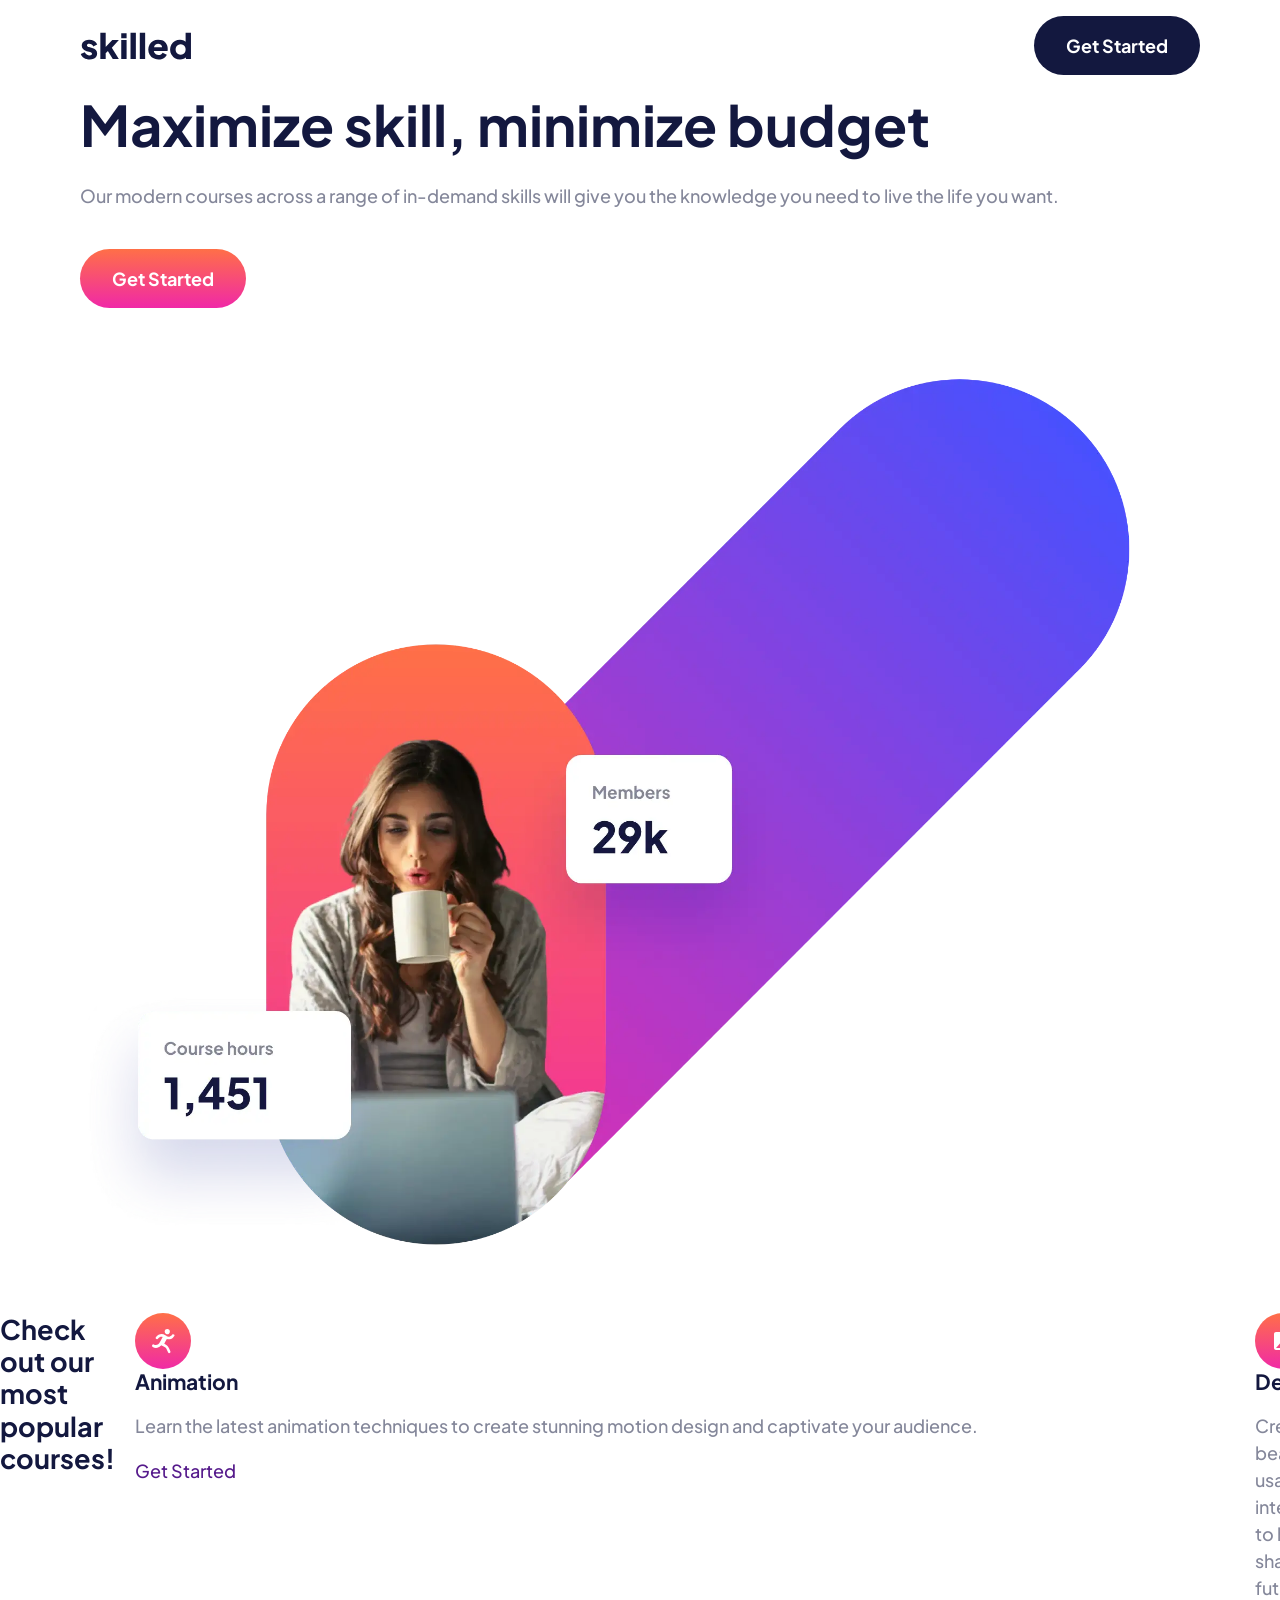
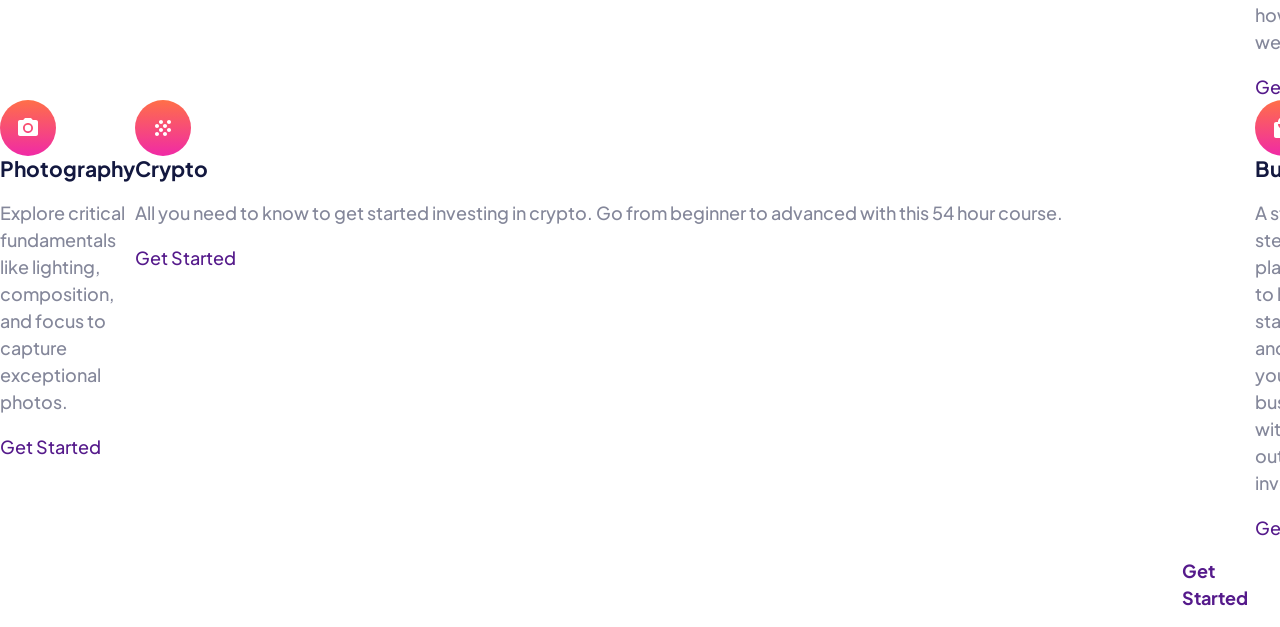
==== index.html @ b79ded20 "Initial commit" ====
<!DOCTYPE html>
<html lang="en">
  <head>
    <meta charset="UTF-8" />
    <meta name="viewport" content="width=device-width, initial-scale=1.0" />

    <link rel="icon" type="image/png" sizes="32x32" href="./assets/favicon-32x32.png" />

    <link rel="stylesheet" href="/css/style.css" />

    <title>Frontend Mentor | Skilled e-learning landing page</title>
  </head>
  <body>
    <header class="header wrapper">
      <div class="content">
        <a class="logo" href="/">
        <img src="/assets/logo-dark.svg" alt="Skilled Homepage" width="112" height="29" />
      </a>
      <a href="" class="button dark">Get Started</a>
      </div>      
    </header>

    <main>
      <section class="hero wrapper">
        <div class="content">
          <div class="text">
          <h1>Maximize skill, minimize budget</h1>
          <p>Our modern courses across a range of in-demand skills will give you the knowledge you need to live the life you want.</p>
          <a href="" class="button pink">Get Started</a>
        </div>

        <picture>
          <source media="(min-width: 60em)" srcset="/assets/image-hero-desktop@2x.webp" width="2092" height="1876" />

          <source media="(min-width: 40em)" srcset="/assets/image-hero-tablet@2x.webp" width="1390" height="1446" />

          <img src="/assets/image-hero-mobile@2x.webp" alt="woman with coffee mug in front of computer, labels reading Members 29k, Course hours 1451" width="870" height="818" />
        </picture>
        </div>
        
      </section>

      <section class="courses wrapper">
        <div class="block title">
          <h2>Check out our most popular courses!</h2>
        </div>
        <div class="block course">
          <img src="/assets/icon-animation.svg" alt="" width="56" height="56" />
          <h3>Animation</h3>
          <p>Learn the latest animation techniques to create stunning motion design and captivate your audience.</p>
          <a href="">Get Started</a>
        </div>
        <div class="block course">
          <img src="/assets/icon-design.svg" alt="" width="56" height="56" />
          <h3>Design</h3>
          <p>Create beautiful, usable interfaces to help shape the future of how the web looks.</p>
          <a href="">Get Started</a>
        </div>
        <div class="block course">
          <img src="/assets/icon-photography.svg" alt="" width="56" height="56" />
          <h3>Photography</h3>
          <p>Explore critical fundamentals like lighting, composition, and focus to capture exceptional photos.</p>
          <a href="">Get Started</a>
        </div>
        <div class="block course">
          <img src="/assets/icon-crypto.svg" alt="" width="56" height="56" />
          <h3>Crypto</h3>
          <p>All you need to know to get started investing in crypto. Go from beginner to advanced with this 54 hour course.</p>
          <a href="">Get Started</a>
        </div>
        <div class="block course">
          <img src="/assets/icon-business.svg" alt="" width="56" height="56" />
          <h3>Business</h3>
          <p>A step-by-step playbook to help you start, scale, and sustain your business without outside investment.</p>
          <a href="">Get Started</a>
        </div>
      </section>
    </main>

    <footer class="footer wrapper">
      <a href="/"></a>
        <img src="/assets/logo-light.svg" alt="Skilled Homepage" width="112" height="29" />
      </a>
      <a href="" class="button purple">Get Started</a>
    </footer>
  </body>
</html>
---- css/style.css ----
@import url('globals.css');
@import url('header.css');
@import url('button.css');
@import url('hero.css');
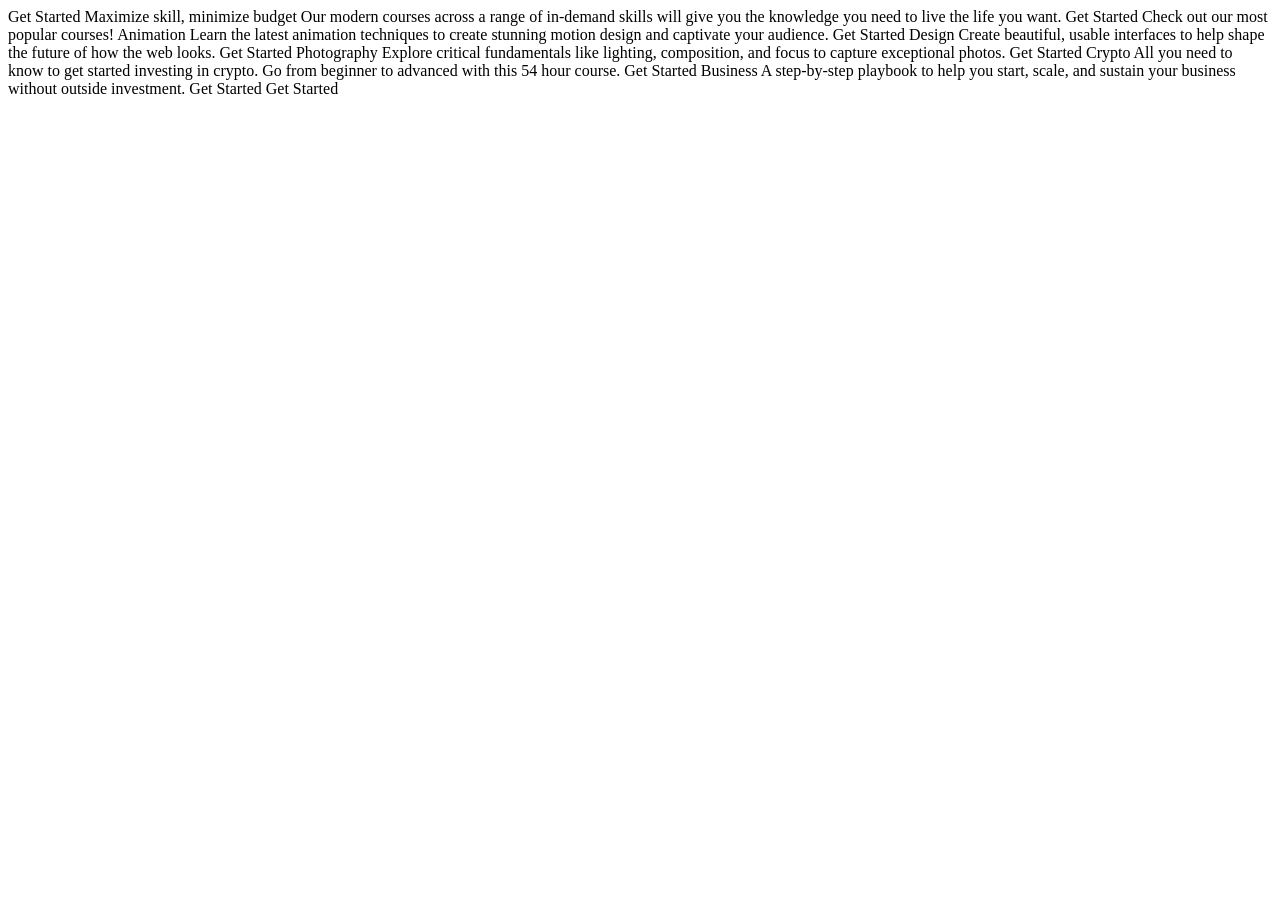
==== commit f86ffb17: "Starting point" ====
--- a/index.html
+++ b/index.html
@@ -1,87 +1,52 @@
 <!DOCTYPE html>
 <html lang="en">
-  <head>
-    <meta charset="UTF-8" />
-    <meta name="viewport" content="width=device-width, initial-scale=1.0" />
+<head>
+  <meta charset="UTF-8">
+  <meta name="viewport" content="width=device-width, initial-scale=1.0">
 
-    <link rel="icon" type="image/png" sizes="32x32" href="./assets/favicon-32x32.png" />
+  <link rel="icon" type="image/png" sizes="32x32" href="./assets/favicon-32x32.png">
+  
+  <title>Frontend Mentor | Skilled e-learning landing page</title>
+</head>
+<body>
 
-    <link rel="stylesheet" href="/css/style.css" />
+  Get Started
 
-    <title>Frontend Mentor | Skilled e-learning landing page</title>
-  </head>
-  <body>
-    <header class="header wrapper">
-      <div class="content">
-        <a class="logo" href="/">
-        <img src="/assets/logo-dark.svg" alt="Skilled Homepage" width="112" height="29" />
-      </a>
-      <a href="" class="button dark">Get Started</a>
-      </div>      
-    </header>
+  Maximize skill, minimize budget
 
-    <main>
-      <section class="hero wrapper">
-        <div class="content">
-          <div class="text">
-          <h1>Maximize skill, minimize budget</h1>
-          <p>Our modern courses across a range of in-demand skills will give you the knowledge you need to live the life you want.</p>
-          <a href="" class="button pink">Get Started</a>
-        </div>
+  Our modern courses across a range of in-demand skills will give you the 
+  knowledge you need to live the life you want.
 
-        <picture>
-          <source media="(min-width: 60em)" srcset="/assets/image-hero-desktop@2x.webp" width="2092" height="1876" />
+  Get Started
 
-          <source media="(min-width: 40em)" srcset="/assets/image-hero-tablet@2x.webp" width="1390" height="1446" />
+  Check out our most popular courses!
 
-          <img src="/assets/image-hero-mobile@2x.webp" alt="woman with coffee mug in front of computer, labels reading Members 29k, Course hours 1451" width="870" height="818" />
-        </picture>
-        </div>
-        
-      </section>
+  Animation
+  Learn the latest animation techniques to create stunning motion 
+  design and captivate your audience.
+  Get Started
 
-      <section class="courses wrapper">
-        <div class="block title">
-          <h2>Check out our most popular courses!</h2>
-        </div>
-        <div class="block course">
-          <img src="/assets/icon-animation.svg" alt="" width="56" height="56" />
-          <h3>Animation</h3>
-          <p>Learn the latest animation techniques to create stunning motion design and captivate your audience.</p>
-          <a href="">Get Started</a>
-        </div>
-        <div class="block course">
-          <img src="/assets/icon-design.svg" alt="" width="56" height="56" />
-          <h3>Design</h3>
-          <p>Create beautiful, usable interfaces to help shape the future of how the web looks.</p>
-          <a href="">Get Started</a>
-        </div>
-        <div class="block course">
-          <img src="/assets/icon-photography.svg" alt="" width="56" height="56" />
-          <h3>Photography</h3>
-          <p>Explore critical fundamentals like lighting, composition, and focus to capture exceptional photos.</p>
-          <a href="">Get Started</a>
-        </div>
-        <div class="block course">
-          <img src="/assets/icon-crypto.svg" alt="" width="56" height="56" />
-          <h3>Crypto</h3>
-          <p>All you need to know to get started investing in crypto. Go from beginner to advanced with this 54 hour course.</p>
-          <a href="">Get Started</a>
-        </div>
-        <div class="block course">
-          <img src="/assets/icon-business.svg" alt="" width="56" height="56" />
-          <h3>Business</h3>
-          <p>A step-by-step playbook to help you start, scale, and sustain your business without outside investment.</p>
-          <a href="">Get Started</a>
-        </div>
-      </section>
-    </main>
+  Design
+  Create beautiful, usable interfaces to help shape the future of 
+  how the web looks.
+  Get Started
 
-    <footer class="footer wrapper">
-      <a href="/"></a>
-        <img src="/assets/logo-light.svg" alt="Skilled Homepage" width="112" height="29" />
-      </a>
-      <a href="" class="button purple">Get Started</a>
-    </footer>
-  </body>
-</html>
+  Photography
+  Explore critical fundamentals like lighting, composition, and focus 
+  to capture exceptional photos.
+  Get Started
+
+  Crypto
+  All you need to know to get started investing in crypto. Go from beginner 
+  to advanced with this 54 hour course.
+  Get Started
+
+  Business
+  A step-by-step playbook to help you start, scale, and sustain your business 
+  without outside investment.
+  Get Started
+
+  Get Started
+
+</body>
+</html>
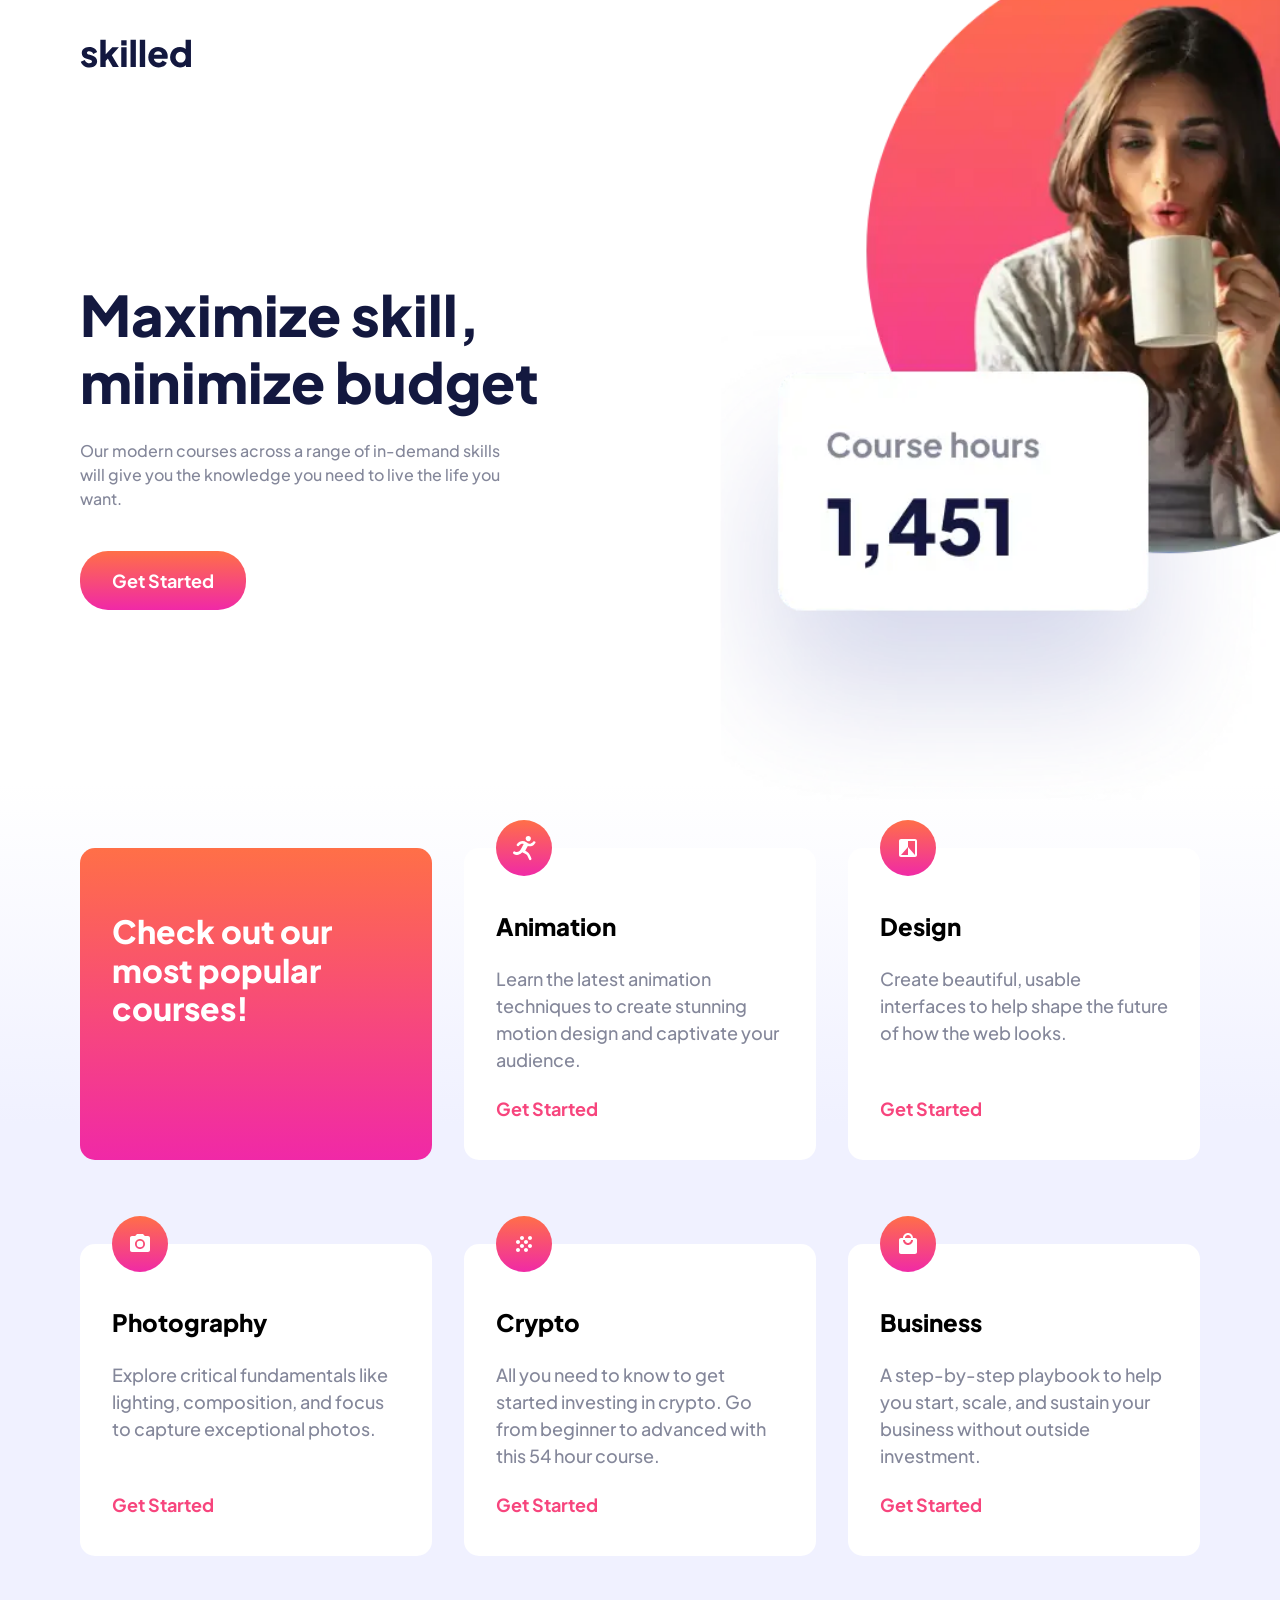
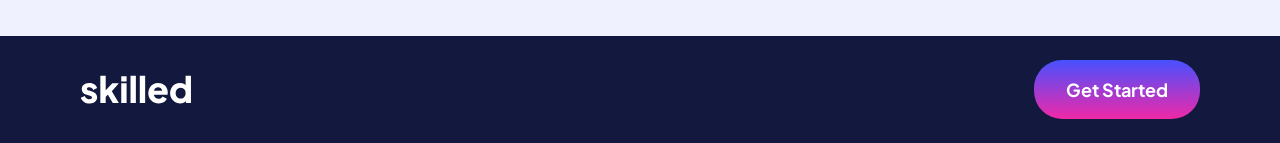
==== commit 34b1fedd: "Finished" ====
--- a/index.html
+++ b/index.html
@@ -1,52 +1,82 @@
 <!DOCTYPE html>
 <html lang="en">
-<head>
-  <meta charset="UTF-8">
-  <meta name="viewport" content="width=device-width, initial-scale=1.0">
+  <head>
+    <meta charset="UTF-8" />
+    <meta name="viewport" content="width=device-width, initial-scale=1.0" />
 
-  <link rel="icon" type="image/png" sizes="32x32" href="./assets/favicon-32x32.png">
-  
-  <title>Frontend Mentor | Skilled e-learning landing page</title>
-</head>
-<body>
+    <link rel="icon" type="image/png" sizes="32x32" href="./assets/favicon-32x32.png" />
+    <link rel="stylesheet" href="/css/style.css" />
+    <title>Frontend Mentor | Skilled e-learning landing page</title>
+  </head>
+  <body>
+    <header class="header wrapper">
+      <a href="/">
+        <img class="logo" src="/assets/logo-dark.svg" alt="Skilled Home" width="111" height="28" />
+      </a>
+      <a href="" class="button dark"> Get Started</a>
+    </header>
 
-  Get Started
+    <main>
+      <section class="hero wrapper">
+        <div class="hero__text">
+          <h1>Maximize skill, minimize budget</h1>
+          <p>Our modern courses across a range of in-demand skills will give you the knowledge you need to live the life you want.</p>
+          <a href="" class="button pink">Get Started</a>
+        </div>
 
-  Maximize skill, minimize budget
+        <picture>
+          <source media="(min-width: 75em)" srcset="/assets/image-hero-desktop@2x.webp" width="2092" height="1876" />
+          <source media="(min-width: 50.625em)" srcset="/assets/image-hero-tablet@2x.webp" width="695" height="723" />
+          <img src="/assets/image-hero-mobile@2x.webp" width="870" height="818" alt="woman with coffee mug and laptop, with labels reading Members 29k, Course hours 1451" />
+        </picture>
+      </section>
 
-  Our modern courses across a range of in-demand skills will give you the 
-  knowledge you need to live the life you want.
+      <section class="courses">
+        <div class="wrapper">
+          <div class="block title">
+            <h2>Check out our most popular courses!</h2>
+          </div>
+          <div class="block course">
+            <img src="/assets/icon-animation.svg" alt="" width="56" height="56" />
+            <h3>Animation</h3>
+            <p>Learn the latest animation techniques to create stunning motion design and captivate your audience.</p>
+            <a href="">Get Started</a>
+          </div>
+          <div class="block course">
+            <img src="/assets/icon-design.svg" alt="" width="56" height="56" />
+            <h3>Design</h3>
+            <p>Create beautiful, usable interfaces to help shape the future of how the web looks.</p>
+            <a href="">Get Started</a>
+          </div>
+          <div class="block course">
+            <img src="/assets/icon-photography.svg" alt="" width="56" height="56" />
+            <h3>Photography</h3>
+            <p>Explore critical fundamentals like lighting, composition, and focus to capture exceptional photos.</p>
+            <a href="">Get Started</a>
+          </div>
+          <div class="block course">
+            <img src="/assets/icon-crypto.svg" alt="" width="56" height="56" />
+            <h3>Crypto</h3>
+            <p>All you need to know to get started investing in crypto. Go from beginner to advanced with this 54 hour course.</p>
+            <a href="">Get Started</a>
+          </div>
+          <div class="block course">
+            <img src="/assets/icon-business.svg" alt="" width="56" height="56" />
+            <h3>Business</h3>
+            <p>A step-by-step playbook to help you start, scale, and sustain your business without outside investment.</p>
+            <a href="">Get Started</a>
+          </div>
+        </div>
+      </section>
+    </main>
 
-  Get Started
-
-  Check out our most popular courses!
-
-  Animation
-  Learn the latest animation techniques to create stunning motion 
-  design and captivate your audience.
-  Get Started
-
-  Design
-  Create beautiful, usable interfaces to help shape the future of 
-  how the web looks.
-  Get Started
-
-  Photography
-  Explore critical fundamentals like lighting, composition, and focus 
-  to capture exceptional photos.
-  Get Started
-
-  Crypto
-  All you need to know to get started investing in crypto. Go from beginner 
-  to advanced with this 54 hour course.
-  Get Started
-
-  Business
-  A step-by-step playbook to help you start, scale, and sustain your business 
-  without outside investment.
-  Get Started
-
-  Get Started
-
-</body>
-</html>+    <footer class="footer">
+      <div class="wrapper">
+        <a href="/">
+          <img class="logo" src="/assets/logo-light.svg" alt="Skilled Home" width="111" height="28" />
+        </a>
+        <a href="" class="button purple"> Get Started</a>
+      </div>
+    </footer>
+  </body>
+</html>
--- a/css/style.css
+++ b/css/style.css
@@ -0,0 +1,8 @@
+@import url('/css/global/boilerplate.css');
+@import url('/css/global/fonts.css');
+@import url('/css/global/button.css');
+@import url('/css/global/layout.css');
+@import url('/css/components/header.css');
+@import url('/css/components/hero.css');
+@import url('/css/components/courses.css');
+@import url('/css/components/footer.css');
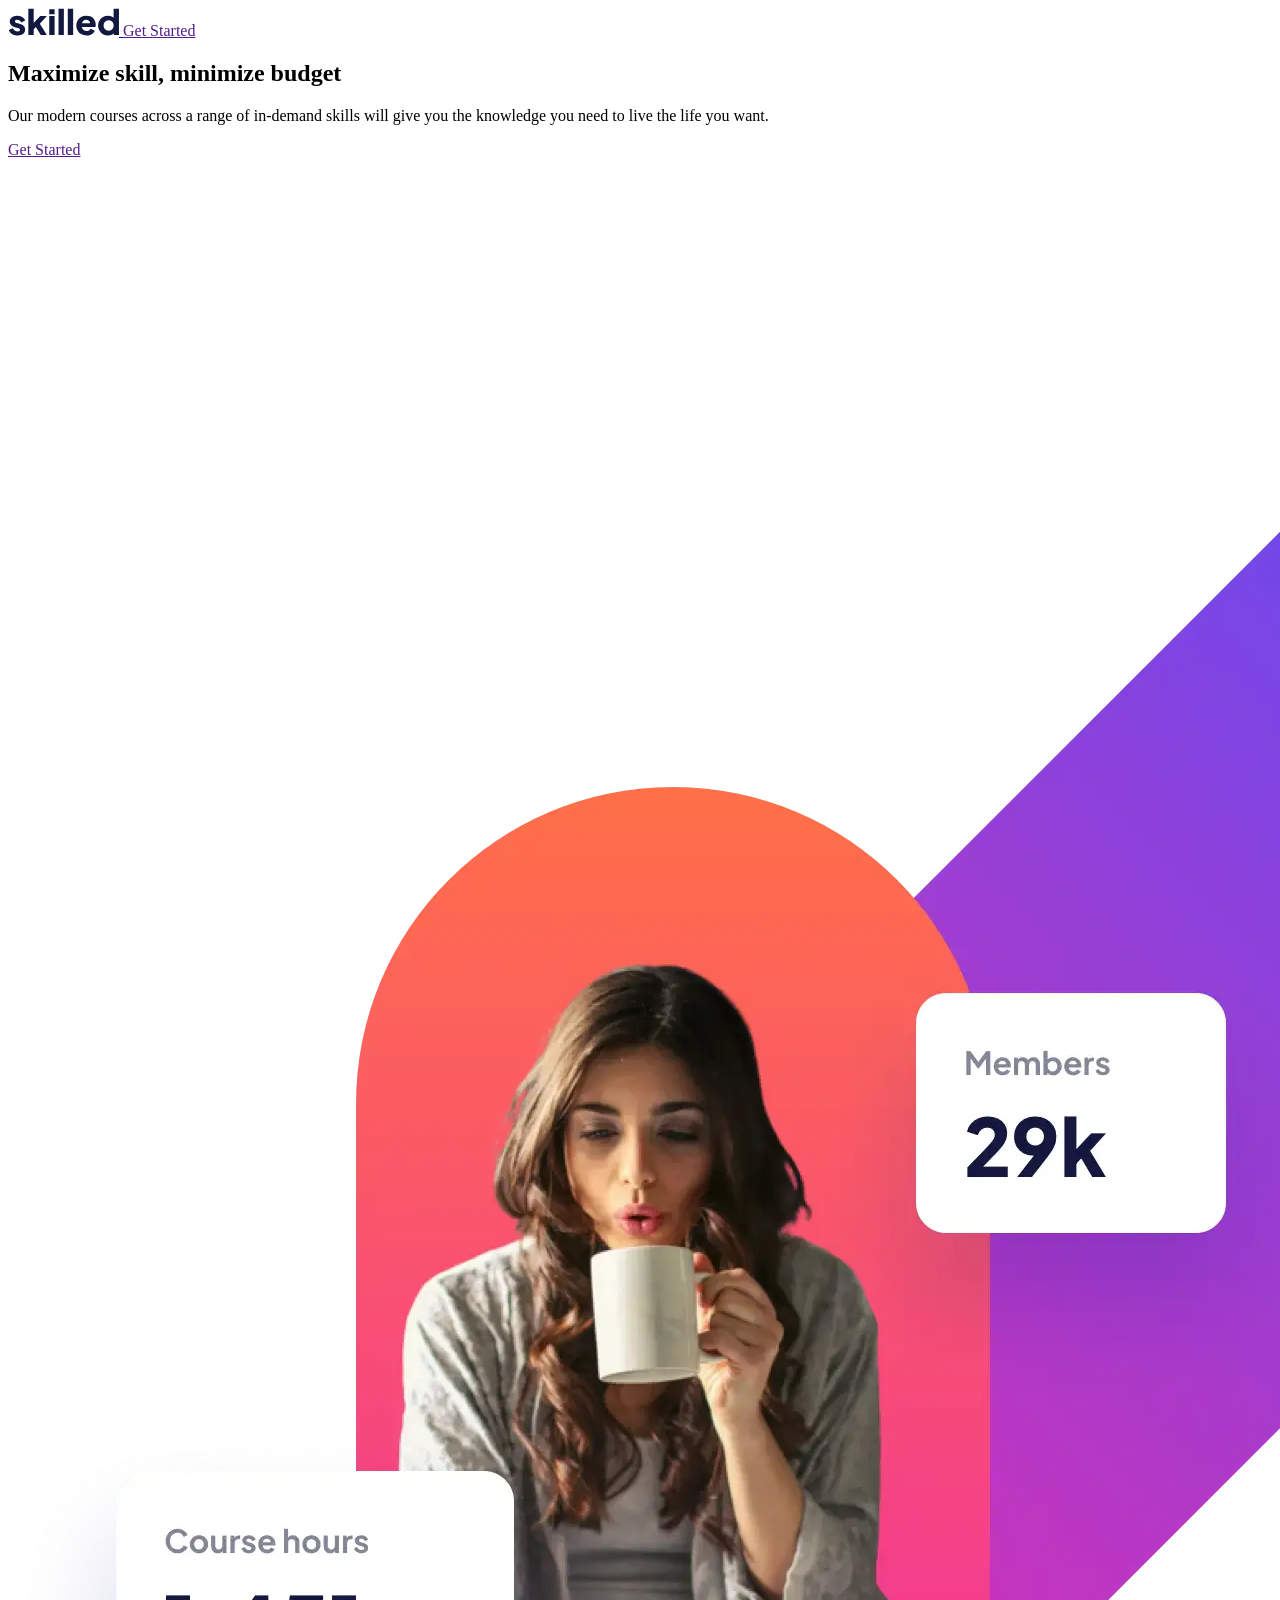
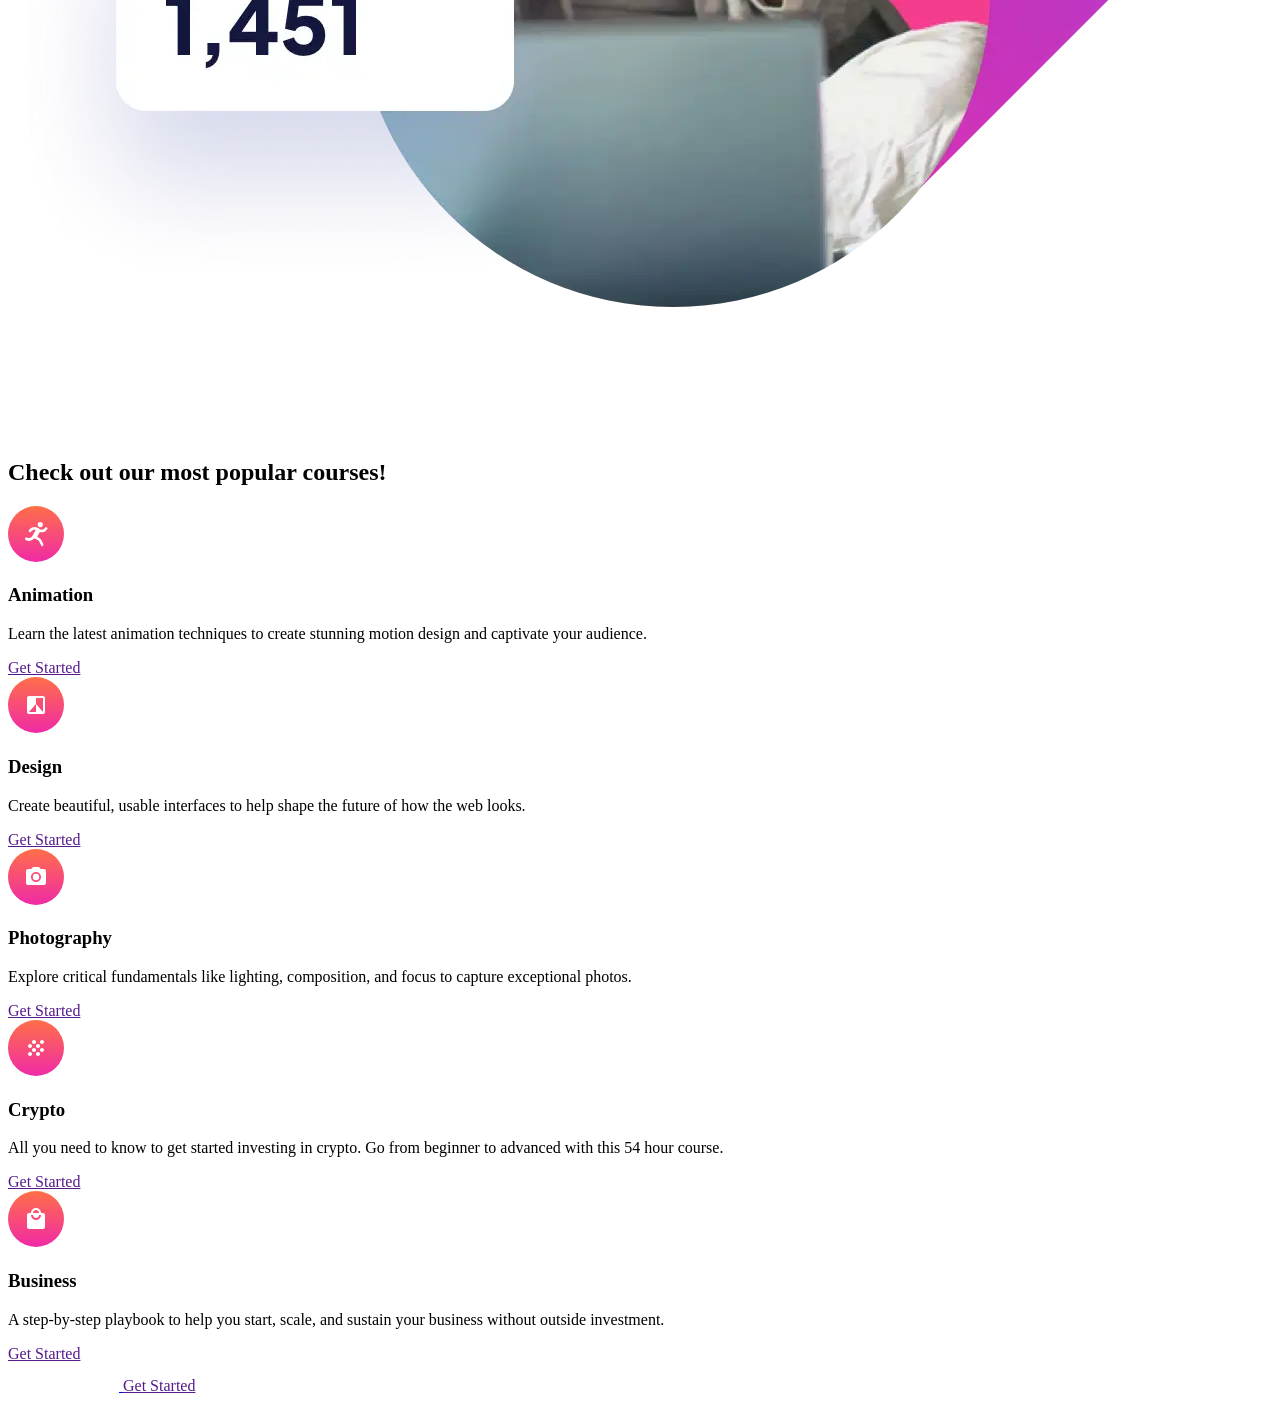
==== commit 6d682b0a: "Init Project environment" ====
--- a/index.html
+++ b/index.html
@@ -4,14 +4,23 @@
     <meta charset="UTF-8" />
     <meta name="viewport" content="width=device-width, initial-scale=1.0" />
 
-    <link rel="icon" type="image/png" sizes="32x32" href="./assets/favicon-32x32.png" />
+    <link
+      rel="icon"
+      type="image/png"
+      sizes="32x32"
+      href="./assets/favicon-32x32.png" />
     <link rel="stylesheet" href="/css/style.css" />
     <title>Frontend Mentor | Skilled e-learning landing page</title>
   </head>
   <body>
     <header class="header wrapper">
       <a href="/">
-        <img class="logo" src="/assets/logo-dark.svg" alt="Skilled Home" width="111" height="28" />
+        <img
+          class="logo"
+          src="/assets/logo-dark.svg"
+          alt="Skilled Home"
+          width="111"
+          height="28" />
       </a>
       <a href="" class="button dark"> Get Started</a>
     </header>
@@ -20,14 +29,29 @@
       <section class="hero wrapper">
         <div class="hero__text">
           <h1>Maximize skill, minimize budget</h1>
-          <p>Our modern courses across a range of in-demand skills will give you the knowledge you need to live the life you want.</p>
+          <p>
+            Our modern courses across a range of in-demand skills will give you
+            the knowledge you need to live the life you want.
+          </p>
           <a href="" class="button pink">Get Started</a>
         </div>
 
         <picture>
-          <source media="(min-width: 75em)" srcset="/assets/image-hero-desktop@2x.webp" width="2092" height="1876" />
-          <source media="(min-width: 50.625em)" srcset="/assets/image-hero-tablet@2x.webp" width="695" height="723" />
-          <img src="/assets/image-hero-mobile@2x.webp" width="870" height="818" alt="woman with coffee mug and laptop, with labels reading Members 29k, Course hours 1451" />
+          <source
+            media="(min-width: 75em)"
+            srcset="/assets/image-hero-desktop@2x.webp"
+            width="2092"
+            height="1876" />
+          <source
+            media="(min-width: 50.625em)"
+            srcset="/assets/image-hero-tablet@2x.webp"
+            width="695"
+            height="723" />
+          <img
+            src="/assets/image-hero-mobile@2x.webp"
+            width="870"
+            height="818"
+            alt="woman with coffee mug and laptop, with labels reading Members 29k, Course hours 1451" />
         </picture>
       </section>
 
@@ -37,33 +61,60 @@
             <h2>Check out our most popular courses!</h2>
           </div>
           <div class="block course">
-            <img src="/assets/icon-animation.svg" alt="" width="56" height="56" />
+            <img
+              src="/assets/icon-animation.svg"
+              alt=""
+              width="56"
+              height="56" />
             <h3>Animation</h3>
-            <p>Learn the latest animation techniques to create stunning motion design and captivate your audience.</p>
+            <p>
+              Learn the latest animation techniques to create stunning motion
+              design and captivate your audience.
+            </p>
             <a href="">Get Started</a>
           </div>
           <div class="block course">
             <img src="/assets/icon-design.svg" alt="" width="56" height="56" />
             <h3>Design</h3>
-            <p>Create beautiful, usable interfaces to help shape the future of how the web looks.</p>
+            <p>
+              Create beautiful, usable interfaces to help shape the future of
+              how the web looks.
+            </p>
             <a href="">Get Started</a>
           </div>
           <div class="block course">
-            <img src="/assets/icon-photography.svg" alt="" width="56" height="56" />
+            <img
+              src="/assets/icon-photography.svg"
+              alt=""
+              width="56"
+              height="56" />
             <h3>Photography</h3>
-            <p>Explore critical fundamentals like lighting, composition, and focus to capture exceptional photos.</p>
+            <p>
+              Explore critical fundamentals like lighting, composition, and
+              focus to capture exceptional photos.
+            </p>
             <a href="">Get Started</a>
           </div>
           <div class="block course">
             <img src="/assets/icon-crypto.svg" alt="" width="56" height="56" />
             <h3>Crypto</h3>
-            <p>All you need to know to get started investing in crypto. Go from beginner to advanced with this 54 hour course.</p>
+            <p>
+              All you need to know to get started investing in crypto. Go from
+              beginner to advanced with this 54 hour course.
+            </p>
             <a href="">Get Started</a>
           </div>
           <div class="block course">
-            <img src="/assets/icon-business.svg" alt="" width="56" height="56" />
+            <img
+              src="/assets/icon-business.svg"
+              alt=""
+              width="56"
+              height="56" />
             <h3>Business</h3>
-            <p>A step-by-step playbook to help you start, scale, and sustain your business without outside investment.</p>
+            <p>
+              A step-by-step playbook to help you start, scale, and sustain your
+              business without outside investment.
+            </p>
             <a href="">Get Started</a>
           </div>
         </div>
@@ -73,7 +124,12 @@
     <footer class="footer">
       <div class="wrapper">
         <a href="/">
-          <img class="logo" src="/assets/logo-light.svg" alt="Skilled Home" width="111" height="28" />
+          <img
+            class="logo"
+            src="/assets/logo-light.svg"
+            alt="Skilled Home"
+            width="111"
+            height="28" />
         </a>
         <a href="" class="button purple"> Get Started</a>
       </div>
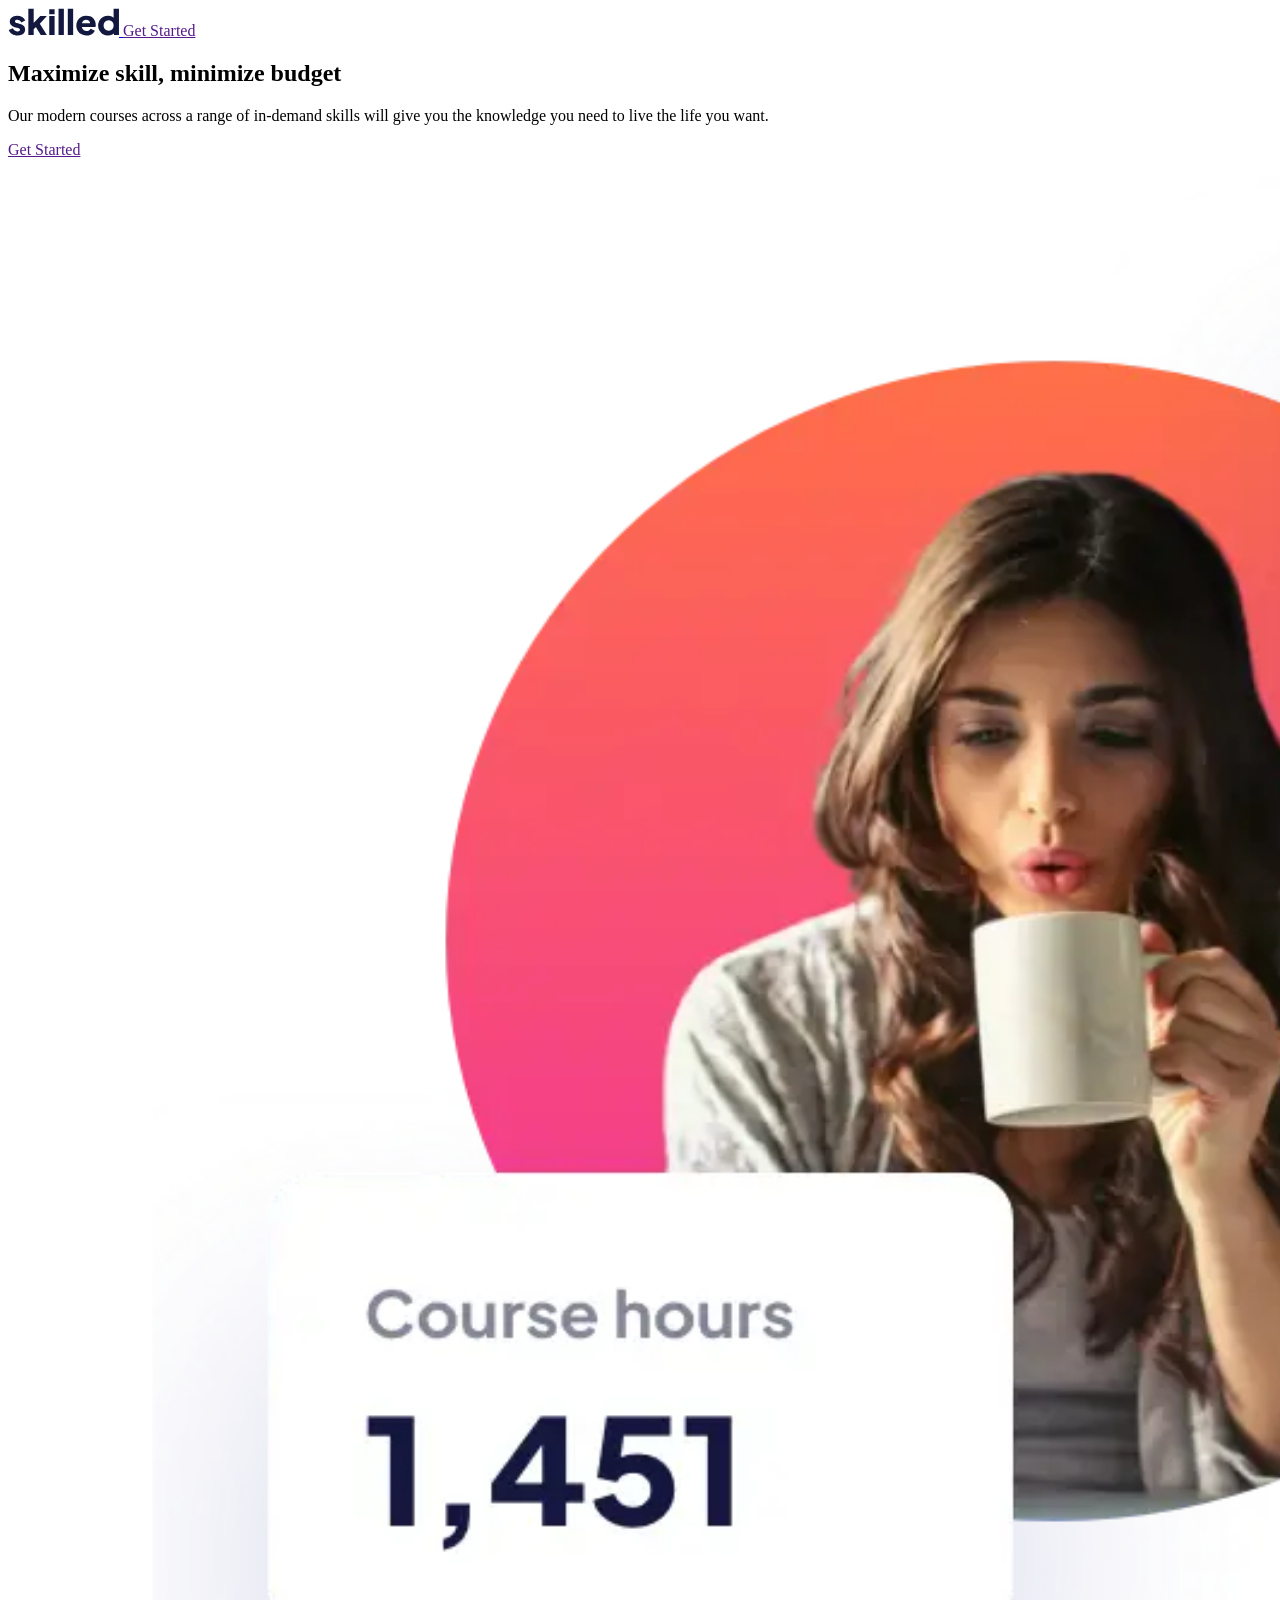
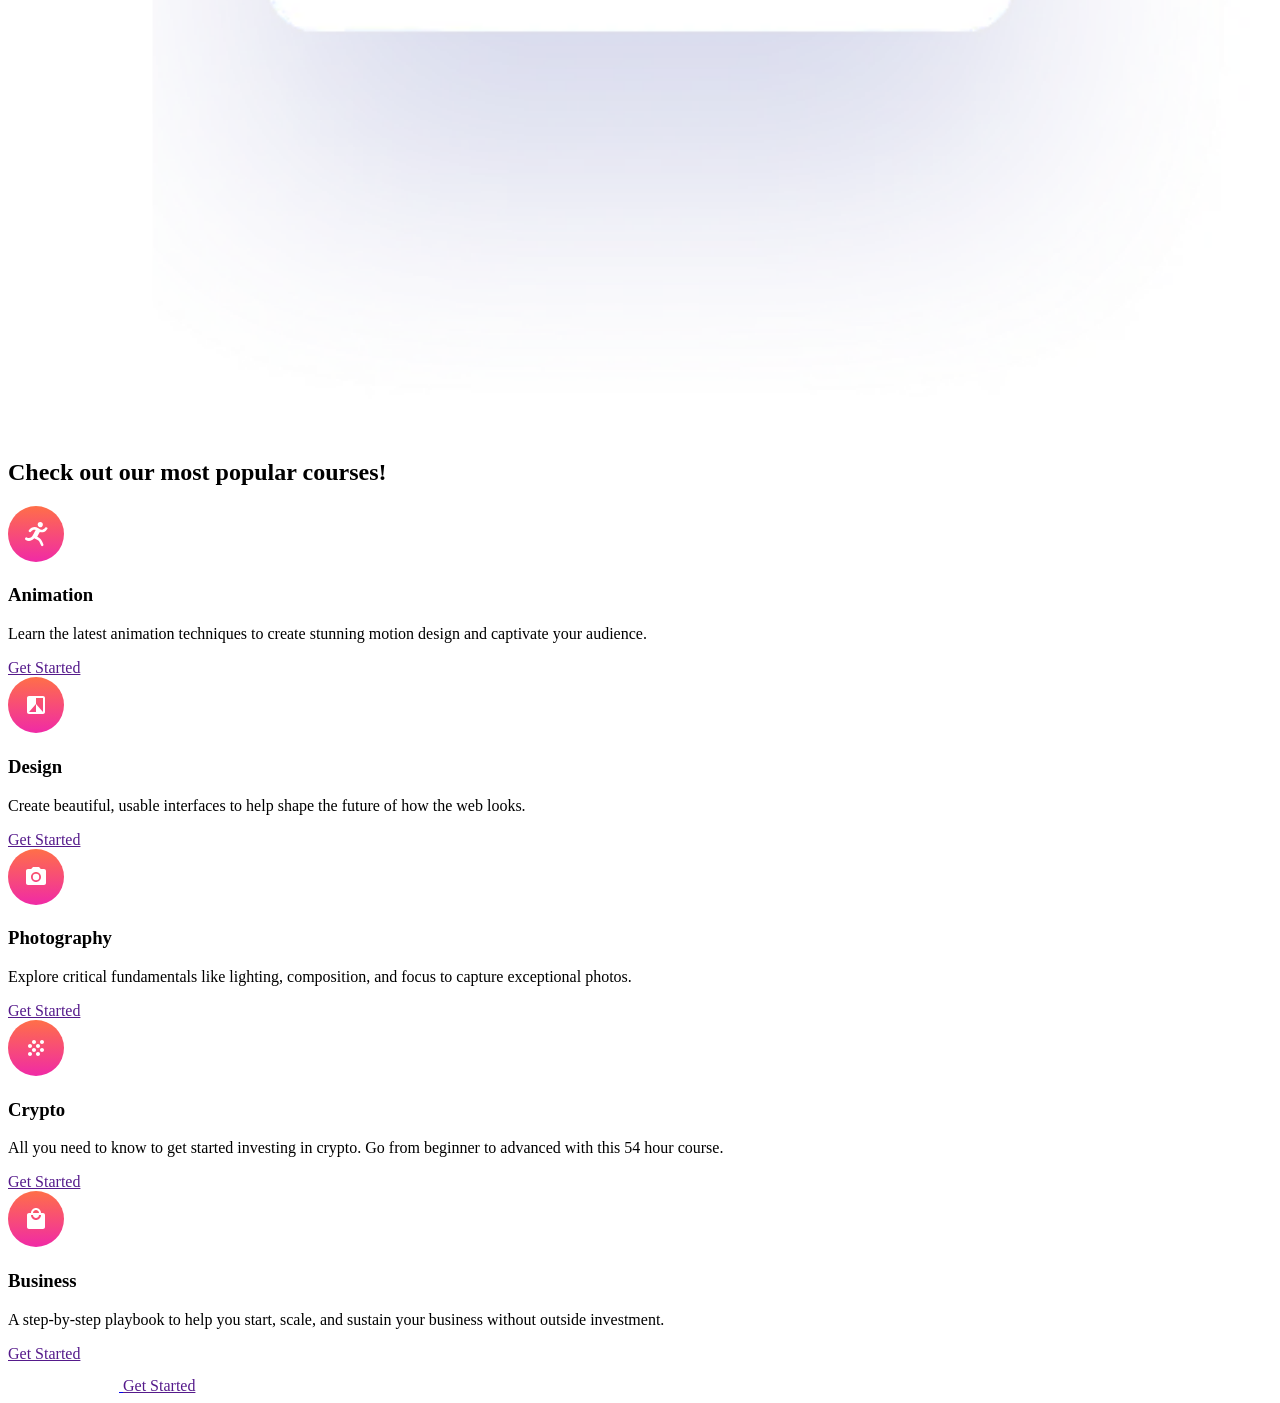
==== commit d7922130: "Delete unused files" ====
--- a/index.html
+++ b/index.html
@@ -4,6 +4,7 @@
     <meta charset="UTF-8" />
     <meta name="viewport" content="width=device-width, initial-scale=1.0" />
 
+    <!--LINKS HERE-->
     <link
       rel="icon"
       type="image/png"
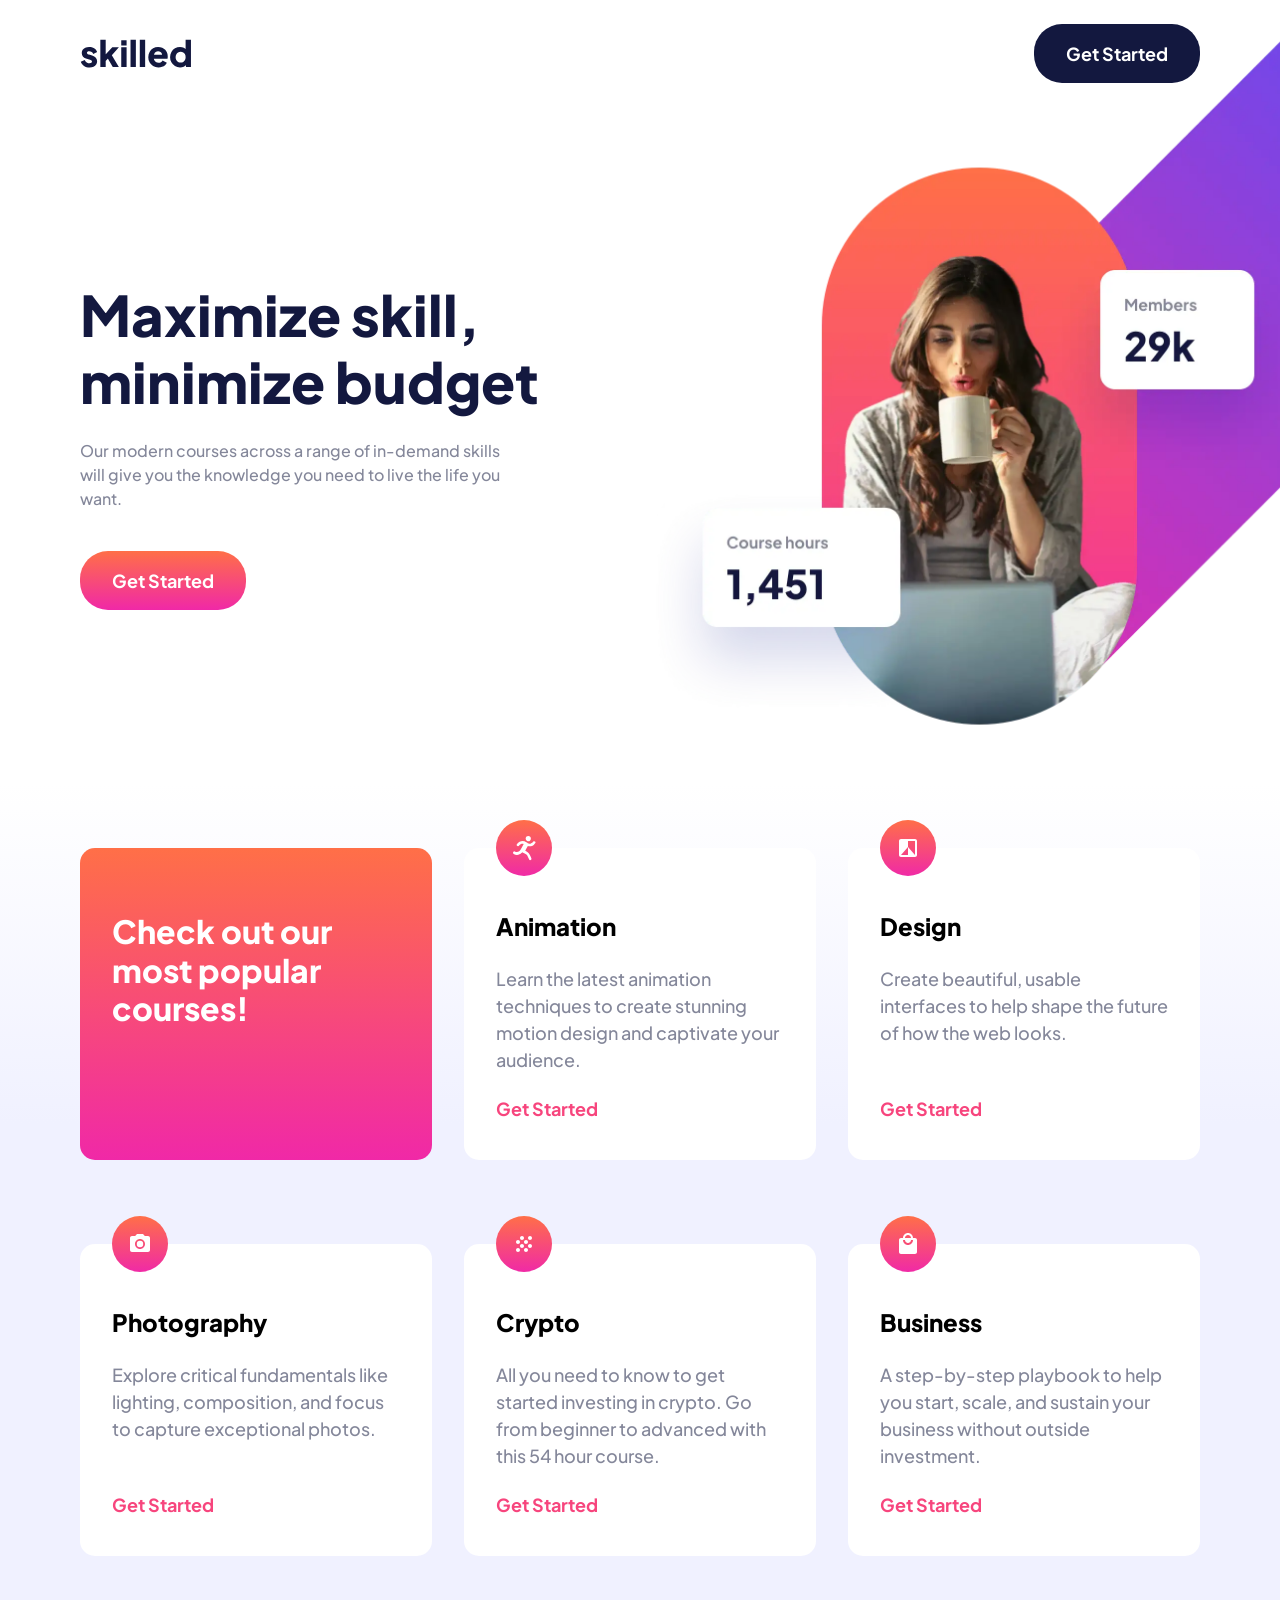
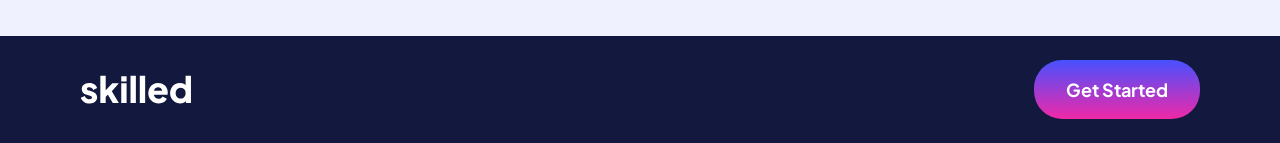
==== commit 99e8e30d: "feat: build responsive educational landing page using HTML and CSS" ====
--- a/index.html
+++ b/index.html
@@ -4,7 +4,6 @@
     <meta charset="UTF-8" />
     <meta name="viewport" content="width=device-width, initial-scale=1.0" />
 
-    <!--LINKS HERE-->
     <link
       rel="icon"
       type="image/png"
--- a/css/style.css
+++ b/css/style.css
@@ -0,0 +1,8 @@
+@import url('/css/global/boilerplate.css');
+@import url('/css/global/fonts.css');
+@import url('/css/global/button.css');
+@import url('/css/global/layout.css');
+@import url('/css/components/header.css');
+@import url('/css/components/hero.css');
+@import url('/css/components/courses.css');
+@import url('/css/components/footer.css');
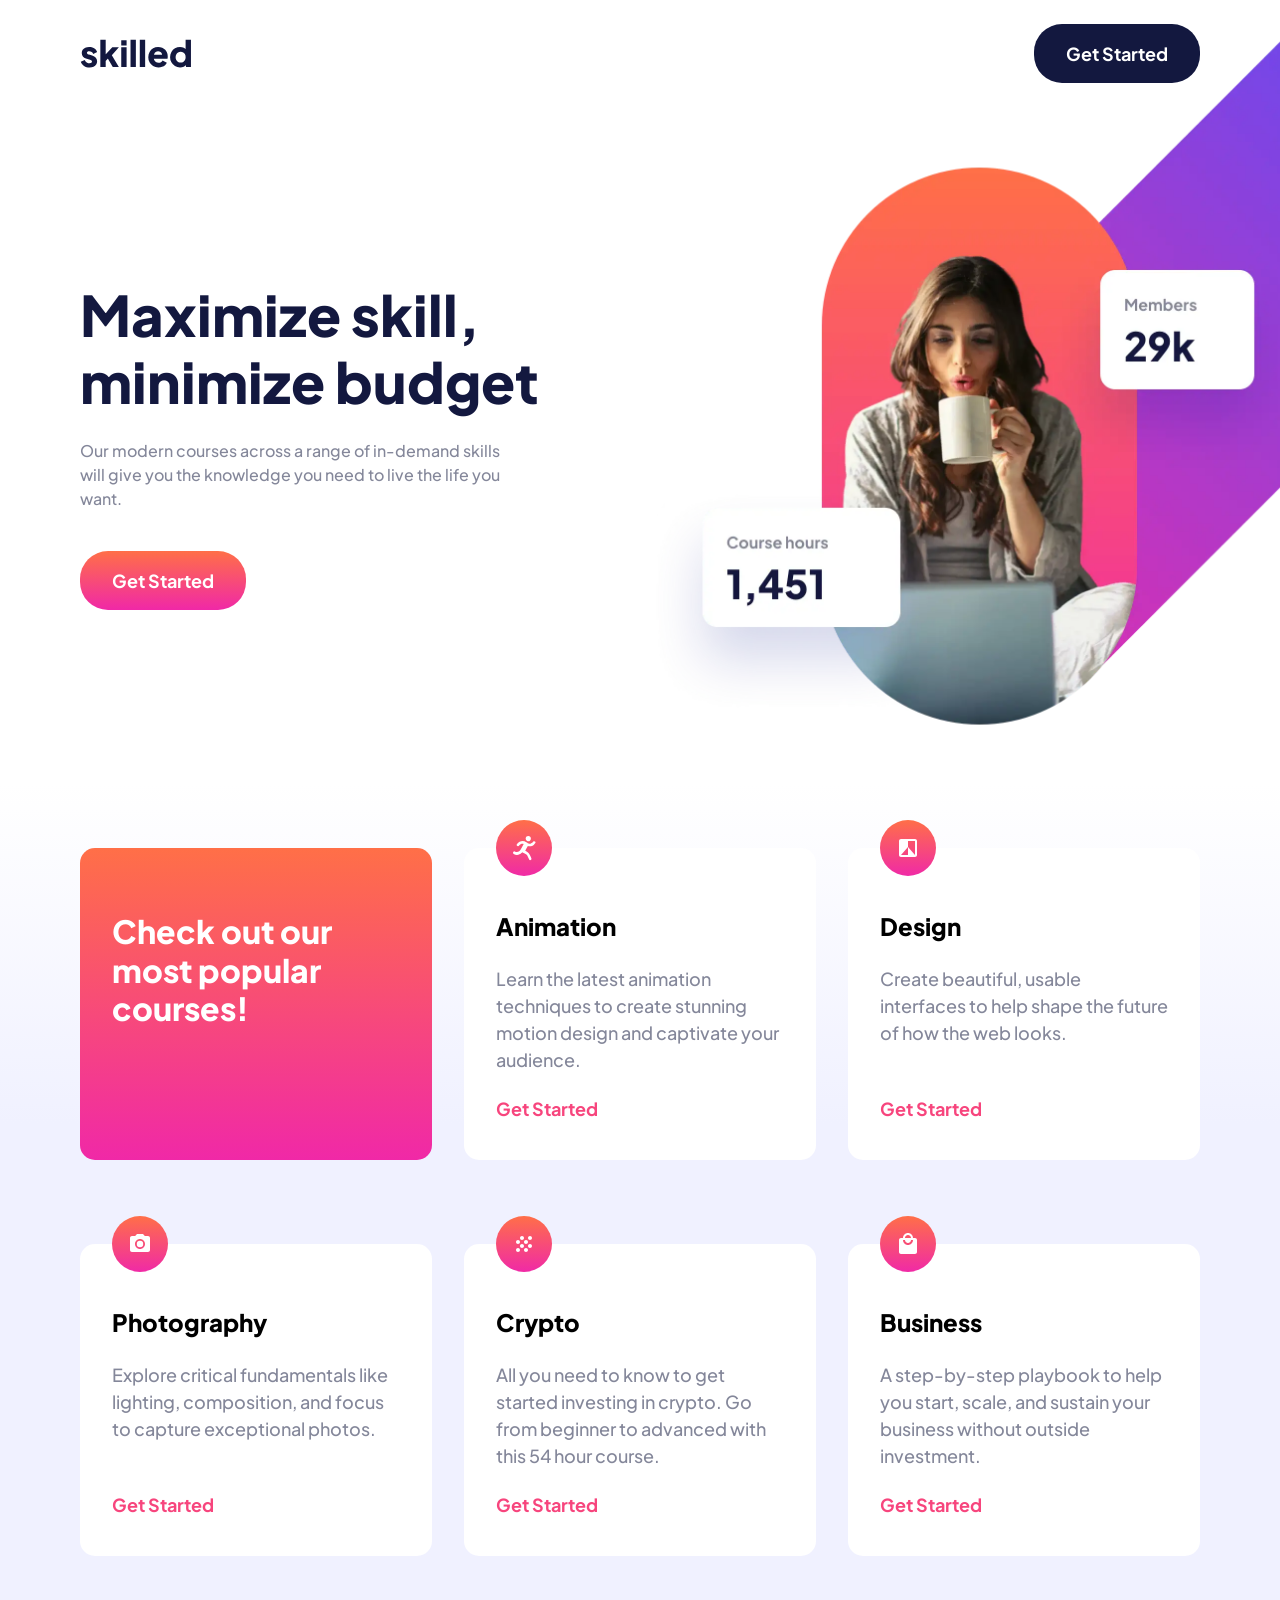
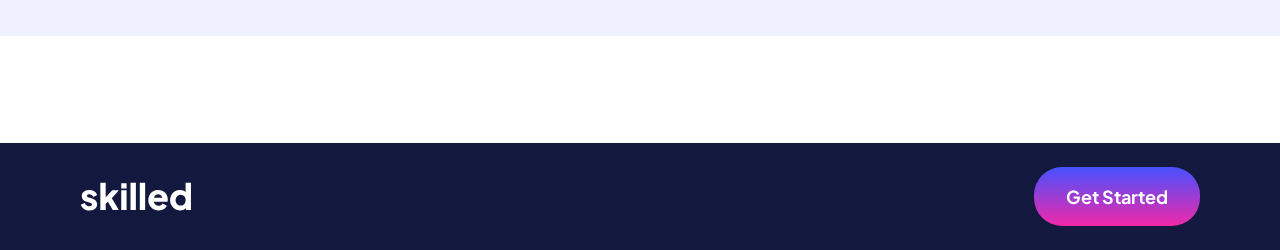
==== commit 2cfe6490: "Merge 9c6e4a6bfe50dd54d165718c73f12675a9436e7f into 34b1fedd69e8e33beef11d7a646122ab444870a5" ====
--- a/index.html
+++ b/index.html
@@ -4,14 +4,12 @@
     <meta charset="UTF-8" />
     <meta name="viewport" content="width=device-width, initial-scale=1.0" />
 
-    <link
-      rel="icon"
-      type="image/png"
-      sizes="32x32"
-      href="./assets/favicon-32x32.png" />
+    <link rel="icon" type="image/png" sizes="32x32" href="./assets/favicon-32x32.png" />
     <link rel="stylesheet" href="/css/style.css" />
+    <link rel="stylesheet" href="https://unpkg.com/aos@next/dist/aos.css" />
     <title>Frontend Mentor | Skilled e-learning landing page</title>
   </head>
+
   <body>
     <header class="header wrapper">
       <a href="/">
@@ -20,20 +18,21 @@
           src="/assets/logo-dark.svg"
           alt="Skilled Home"
           width="111"
-          height="28" />
+          height="28"
+        />
       </a>
       <a href="" class="button dark"> Get Started</a>
     </header>
 
     <main>
       <section class="hero wrapper">
-        <div class="hero__text">
+        <div class="hero__text" data-aos="fade-up" data-aos-delay="200">
           <h1>Maximize skill, minimize budget</h1>
           <p>
-            Our modern courses across a range of in-demand skills will give you
-            the knowledge you need to live the life you want.
+            Our modern courses across a range of in-demand skills will give you the knowledge
+            you need to live the life you want.
           </p>
-          <a href="" class="button pink">Get Started</a>
+          <a href="" class="button pink" data-aos="zoom-in" data-aos-delay="400">Get Started</a>
         </div>
 
         <picture>
@@ -41,79 +40,71 @@
             media="(min-width: 75em)"
             srcset="/assets/image-hero-desktop@2x.webp"
             width="2092"
-            height="1876" />
+            height="1876"
+          />
           <source
             media="(min-width: 50.625em)"
             srcset="/assets/image-hero-tablet@2x.webp"
             width="695"
-            height="723" />
+            height="723"
+          />
           <img
             src="/assets/image-hero-mobile@2x.webp"
             width="870"
             height="818"
-            alt="woman with coffee mug and laptop, with labels reading Members 29k, Course hours 1451" />
+            alt="woman with coffee mug and laptop, with labels reading Members 29k, Course hours 1451"
+            data-aos="fade-left"
+            data-aos-duration="1500"
+          />
         </picture>
       </section>
 
       <section class="courses">
         <div class="wrapper">
-          <div class="block title">
+          <div class="block title" data-aos="fade-right" data-aos-delay="200">
             <h2>Check out our most popular courses!</h2>
           </div>
-          <div class="block course">
-            <img
-              src="/assets/icon-animation.svg"
-              alt=""
-              width="56"
-              height="56" />
+          <div class="block course" data-aos="fade-up" data-aos-delay="300">
+            <img src="/assets/icon-animation.svg" alt="" width="56" height="56" />
             <h3>Animation</h3>
             <p>
-              Learn the latest animation techniques to create stunning motion
-              design and captivate your audience.
+              Learn the latest animation techniques to create stunning motion design and
+              captivate your audience.
             </p>
             <a href="">Get Started</a>
           </div>
-          <div class="block course">
+          <div class="block course" data-aos="fade-up" data-aos-delay="400">
             <img src="/assets/icon-design.svg" alt="" width="56" height="56" />
             <h3>Design</h3>
             <p>
-              Create beautiful, usable interfaces to help shape the future of
-              how the web looks.
+              Create beautiful, usable interfaces to help shape the future of how the web looks.
             </p>
             <a href="">Get Started</a>
           </div>
-          <div class="block course">
-            <img
-              src="/assets/icon-photography.svg"
-              alt=""
-              width="56"
-              height="56" />
+          <div class="block course" data-aos="fade-up" data-aos-delay="500">
+            <img src="/assets/icon-photography.svg" alt="" width="56" height="56" />
             <h3>Photography</h3>
             <p>
-              Explore critical fundamentals like lighting, composition, and
-              focus to capture exceptional photos.
+              Explore critical fundamentals like lighting, composition, and focus to capture
+              exceptional photos.
             </p>
             <a href="">Get Started</a>
           </div>
-          <div class="block course">
+          <div class="block course" data-aos="fade-up" data-aos-delay="600">
             <img src="/assets/icon-crypto.svg" alt="" width="56" height="56" />
             <h3>Crypto</h3>
             <p>
-              All you need to know to get started investing in crypto. Go from
-              beginner to advanced with this 54 hour course.
+              All you need to know to get started investing in crypto. Go from beginner to
+              advanced with this 54 hour course.
             </p>
             <a href="">Get Started</a>
           </div>
-          <div class="block course">
-            <img
-              src="/assets/icon-business.svg"
-              alt=""
-              width="56"
-              height="56" />
+          <div class="block course" data-aos="fade-up" data-aos-delay="700">
+            <img src="/assets/icon-business.svg" alt="" width="56" height="56" />
             <h3>Business</h3>
             <p>
-              A step-by-step playbook to help you start, scale, and sustain your
-              business without outside investment.
+              A step-by-step playbook to help you start, scale, and sustain your business
+              without outside investment.
             </p>
             <a href="">Get Started</a>
           </div>
@@ -121,7 +112,7 @@
       </section>
     </main>
 
-    <footer class="footer">
+    <footer class="footer" data-aos="slide-up" data-aos-delay="300">
       <div class="wrapper">
         <a href="/">
           <img
@@ -129,10 +120,13 @@
             src="/assets/logo-light.svg"
             alt="Skilled Home"
             width="111"
-            height="28" />
+            height="28"
+          />
         </a>
         <a href="" class="button purple"> Get Started</a>
       </div>
     </footer>
+    <script src="https://unpkg.com/aos@next/dist/aos.js"></script>
+    <script src="js/aos-init.js"></script>
   </body>
 </html>
